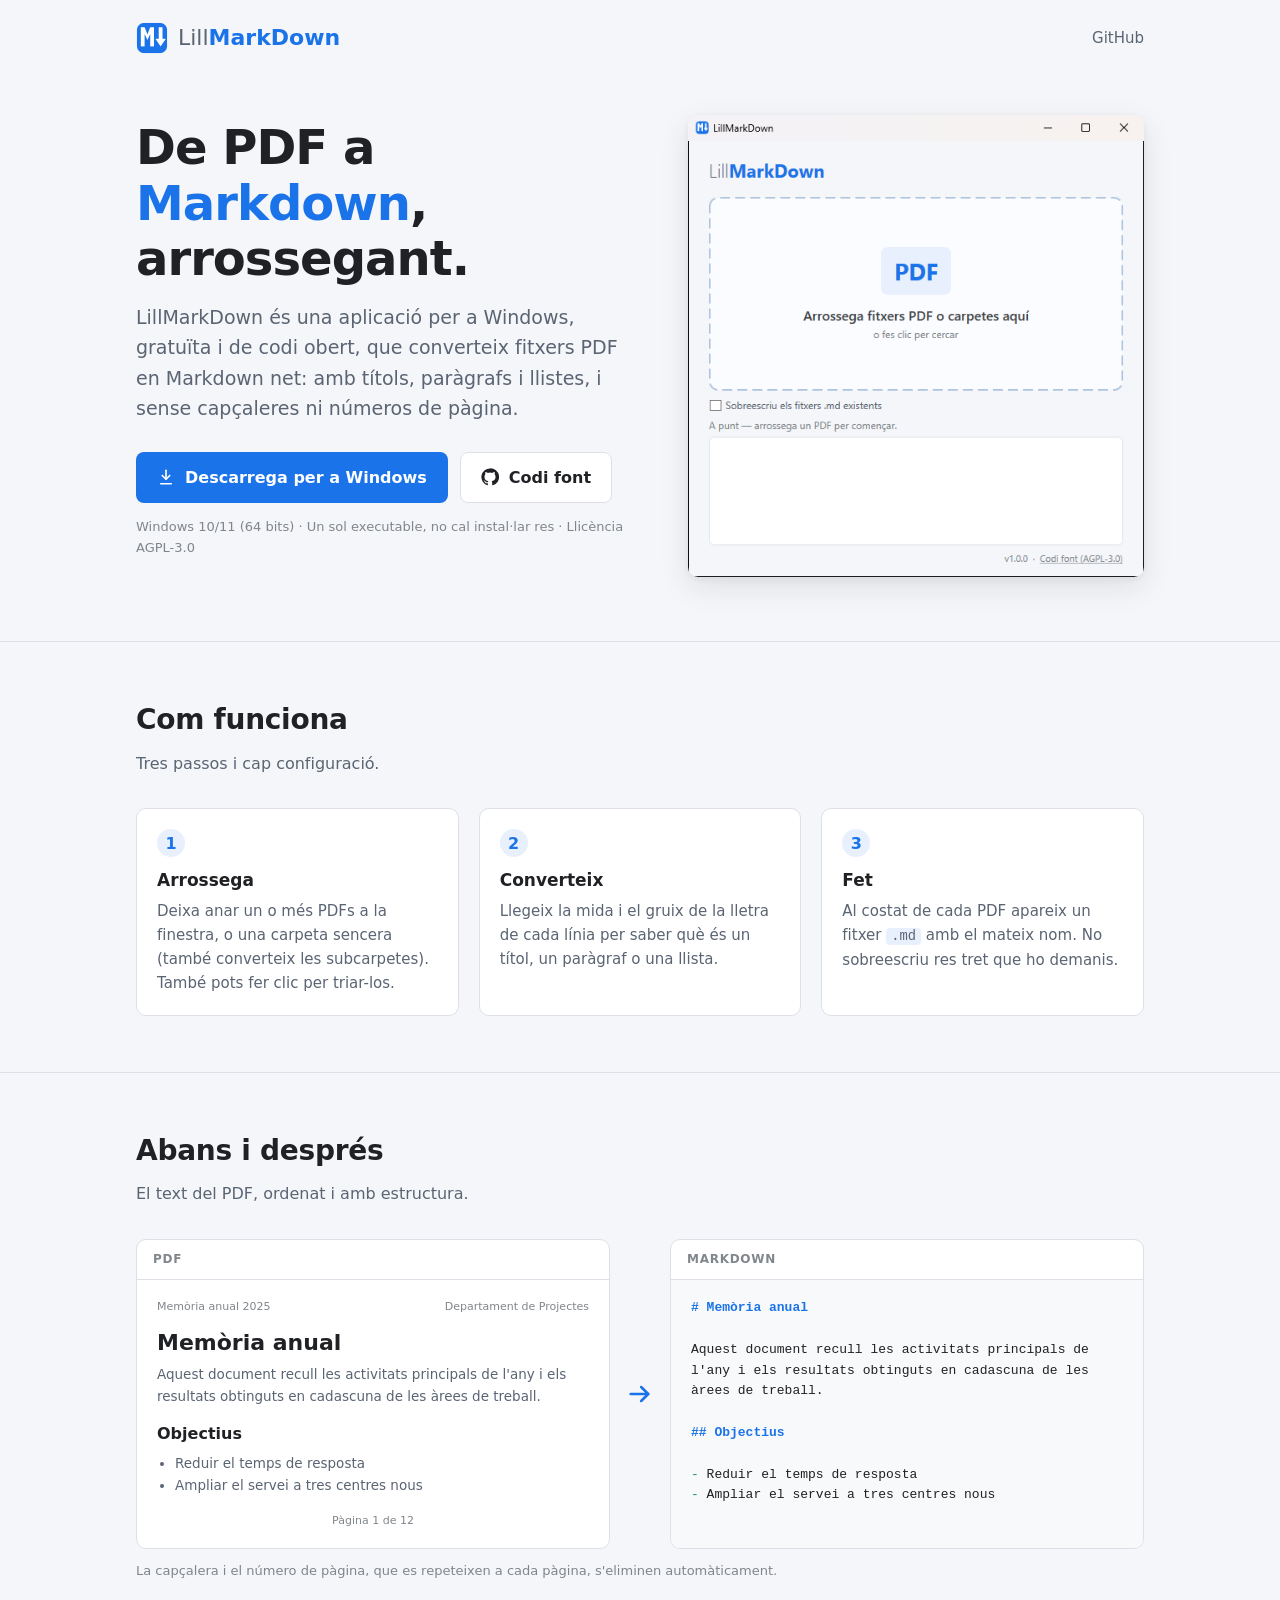
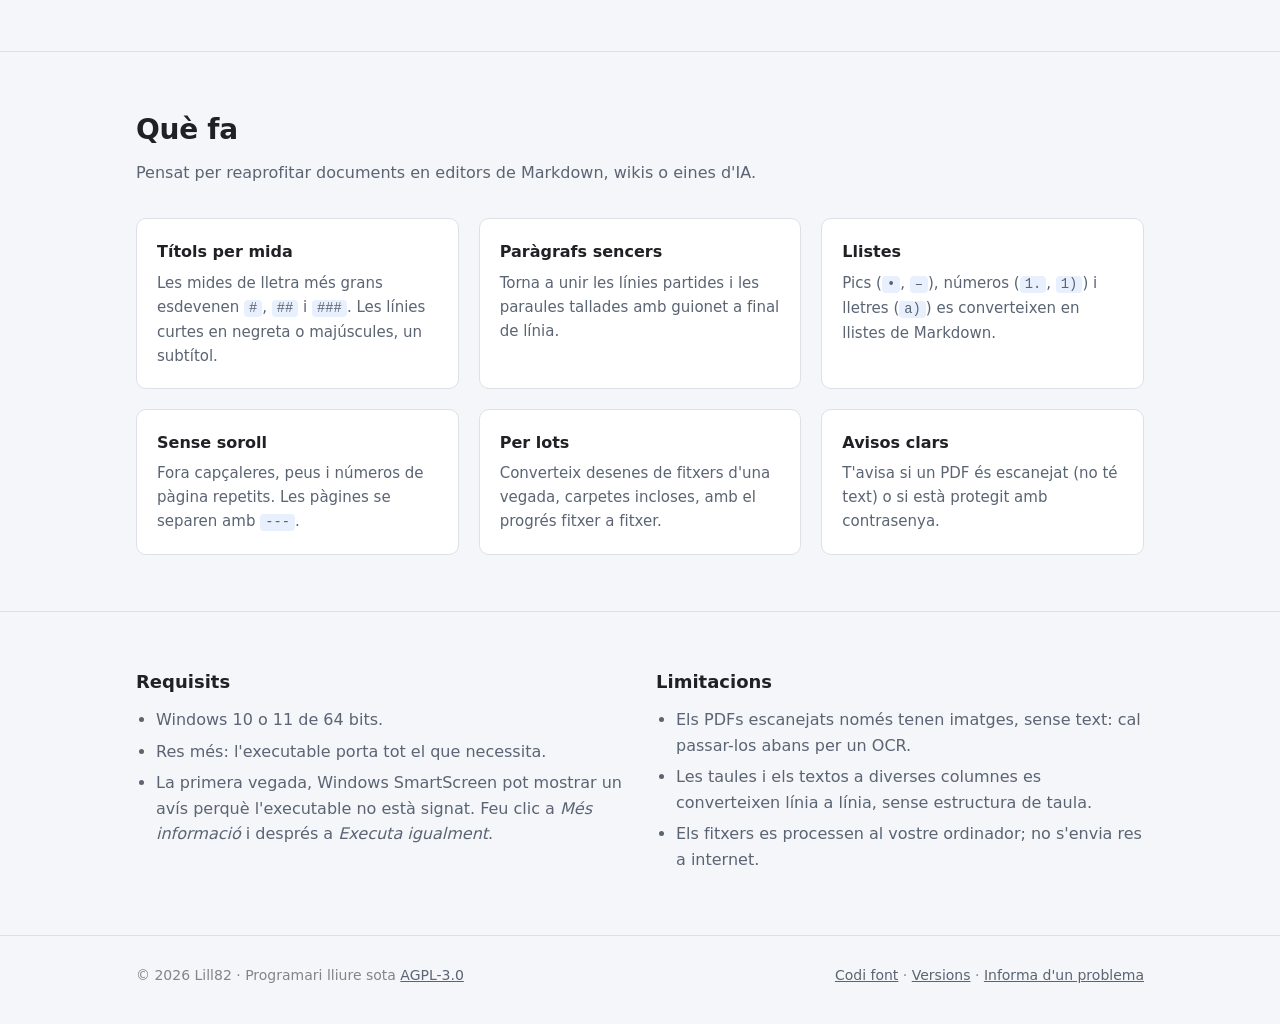
==== docs/index.html @ 6dd180a5 "Add GitHub Pages site and app icon - New icon (Markdown "M↓" on the app's blue), 16–256 px. - docs/:" ====
<!doctype html>
<html lang="ca">
<head>
<meta charset="utf-8">
<meta name="viewport" content="width=device-width, initial-scale=1">
<title>LillMarkDown — PDF a Markdown per a Windows</title>
<meta name="description" content="Aplicació d'escriptori gratuïta i lliure per a Windows que converteix fitxers PDF a Markdown: títols, paràgrafs i llistes, sense capçaleres ni números de pàgina.">
<link rel="icon" href="icon.png" type="image/png">
<meta property="og:title" content="LillMarkDown">
<meta property="og:description" content="Converteix PDFs a Markdown a Windows. Arrossega i llest.">
<meta property="og:image" content="https://lill82.github.io/LillMarkDown/screenshot.png">
<style>
  :root {
    --bg: #F4F6F9;
    --surface: #FFFFFF;
    --text: #202124;
    --muted: #5A6473;
    --faint: #80868B;
    --border: #DDE1E7;
    --accent: #1A73E8;
    --accent-ink: #FFFFFF;
    --accent-soft: #E8F0FE;
    --code-bg: #F8F9FB;
    --ok: #0F9D58;
    --shadow: 0 10px 30px rgba(32, 33, 36, .10), 0 2px 6px rgba(32, 33, 36, .06);
  }
  @media (prefers-color-scheme: dark) {
    :root {
      --bg: #14171C;
      --surface: #1C2027;
      --text: #E8EAED;
      --muted: #AEB4BD;
      --faint: #8A919B;
      --border: #2E343D;
      --accent: #8AB4F8;
      --accent-ink: #0B1B33;
      --accent-soft: #1E2A3D;
      --code-bg: #171A20;
      --ok: #81C995;
      --shadow: 0 10px 30px rgba(0, 0, 0, .45);
    }
  }

  * { box-sizing: border-box; }
  html { -webkit-text-size-adjust: 100%; }
  body {
    margin: 0;
    background: var(--bg);
    color: var(--text);
    font: 16px/1.6 "Segoe UI", system-ui, -apple-system, Roboto, "Helvetica Neue", Arial, sans-serif;
  }
  a { color: var(--accent); }
  .wrap { max-width: 1040px; margin: 0 auto; padding: 0 16px; }

  /* Header */
  header { padding: 20px 0; }
  header .wrap { display: flex; align-items: center; justify-content: space-between; gap: 16px; }
  .brand { display: flex; align-items: center; gap: 10px; text-decoration: none; font-size: 22px; }
  .brand img { width: 32px; height: 32px; }
  .brand .l { font-weight: 300; color: var(--muted); }
  .brand .m { font-weight: 700; color: var(--accent); }
  header nav a { color: var(--muted); text-decoration: none; font-size: 15px; }
  header nav a:hover { color: var(--accent); }

  /* Hero */
  .hero { display: grid; grid-template-columns: 1.05fr .95fr; gap: 48px; align-items: center; padding-top: 40px; padding-bottom: 64px; }
  .hero > * { min-width: 0; }
  .hero h1 { font-size: clamp(32px, 5vw, 48px); line-height: 1.15; margin: 0 0 16px; letter-spacing: -.02em; }
  .hero h1 em { font-style: normal; color: var(--accent); }
  .hero p.lead { font-size: 19px; color: var(--muted); margin: 0 0 28px; max-width: 34em; }
  .actions { display: flex; flex-wrap: wrap; gap: 12px; align-items: center; }
  .btn {
    display: inline-flex; align-items: center; gap: 10px;
    padding: 12px 20px; border-radius: 8px; font-weight: 600; font-size: 16px;
    text-decoration: none; border: 1px solid transparent;
  }
  .btn.primary { background: var(--accent); color: var(--accent-ink); }
  .btn.primary:hover { filter: brightness(1.08); }
  .btn.secondary { background: var(--surface); color: var(--text); border-color: var(--border); }
  .btn.secondary:hover { border-color: var(--accent); }
  .btn svg { width: 18px; height: 18px; flex: none; }
  .meta { margin-top: 14px; font-size: 13px; color: var(--faint); }
  .shot { justify-self: center; }
  .shot img { display: block; width: 100%; max-width: 460px; height: auto; border-radius: 10px; box-shadow: var(--shadow); }

  /* Sections */
  section { padding: 56px 0; border-top: 1px solid var(--border); }
  h2 { font-size: 28px; margin: 0 0 8px; letter-spacing: -.01em; }
  .sub { color: var(--muted); margin: 0 0 32px; }

  .steps { display: grid; grid-template-columns: repeat(3, 1fr); gap: 20px; counter-reset: s; list-style: none; padding: 0; margin: 0; }
  .steps li { background: var(--surface); border: 1px solid var(--border); border-radius: 10px; padding: 20px; counter-increment: s; }
  .steps li::before {
    content: counter(s); display: inline-grid; place-items: center;
    width: 28px; height: 28px; border-radius: 50%;
    background: var(--accent-soft); color: var(--accent); font-weight: 700; margin-bottom: 10px;
  }
  .steps h3 { margin: 0 0 4px; font-size: 17px; }
  .steps p { margin: 0; color: var(--muted); font-size: 15px; }

  /* Before / after */
  .compare { display: grid; grid-template-columns: 1fr auto 1fr; gap: 16px; align-items: stretch; }
  .pane { background: var(--surface); border: 1px solid var(--border); border-radius: 10px; overflow: hidden; display: flex; flex-direction: column; min-width: 0; }
  .pane .label { font-size: 12px; font-weight: 600; letter-spacing: .06em; text-transform: uppercase; color: var(--faint); padding: 10px 16px; border-bottom: 1px solid var(--border); }
  .pane .body { padding: 18px 20px; flex: 1; }
  .pdf .hdr { font-size: 11px; color: var(--faint); display: flex; justify-content: space-between; margin-bottom: 14px; }
  .pdf .t1 { font-size: 22px; font-weight: 700; margin: 0 0 8px; line-height: 1.2; }
  .pdf .t2 { font-size: 16px; font-weight: 700; margin: 14px 0 6px; }
  .pdf p { margin: 0; font-size: 13.5px; color: var(--muted); }
  .pdf ul { margin: 6px 0 0; padding-left: 18px; font-size: 13.5px; color: var(--muted); }
  .pdf .ftr { font-size: 11px; color: var(--faint); text-align: center; margin-top: 16px; }
  .arrow { display: grid; place-items: center; color: var(--accent); }
  .arrow svg { width: 28px; height: 28px; }
  pre {
    margin: 0; padding: 18px 20px; flex: 1; overflow-x: auto;
    background: var(--code-bg); font: 13px/1.6 Consolas, "Cascadia Mono", ui-monospace, monospace; color: var(--text);
    white-space: pre-wrap; word-break: break-word;
  }
  pre .h { color: var(--accent); font-weight: 600; }
  pre .k { color: var(--ok); }
  .note { font-size: 13px; color: var(--faint); margin-top: 12px; }

  .features { display: grid; grid-template-columns: repeat(3, 1fr); gap: 20px; }
  .feature { background: var(--surface); border: 1px solid var(--border); border-radius: 10px; padding: 20px; }
  .feature h3 { margin: 0 0 6px; font-size: 16px; }
  .feature p { margin: 0; color: var(--muted); font-size: 15px; }

  .two { display: grid; grid-template-columns: 1fr 1fr; gap: 32px; }
  .two h3 { margin: 0 0 10px; font-size: 18px; }
  .two ul { margin: 0; padding-left: 20px; color: var(--muted); }
  .two li { margin-bottom: 6px; }
  code { font-family: Consolas, "Cascadia Mono", ui-monospace, monospace; font-size: .92em; background: var(--accent-soft); padding: 1px 5px; border-radius: 4px; }

  footer { border-top: 1px solid var(--border); padding: 28px 0 40px; color: var(--faint); font-size: 14px; }
  footer .wrap { display: flex; flex-wrap: wrap; gap: 8px 24px; justify-content: space-between; }
  footer a { color: var(--muted); }

  @media (max-width: 860px) {
    .hero { grid-template-columns: 1fr; gap: 32px; padding-top: 16px; }
    .steps, .features { grid-template-columns: 1fr; }
    .compare { grid-template-columns: 1fr; }
    .arrow svg { transform: rotate(90deg); }
    .two { grid-template-columns: 1fr; }
  }
</style>
</head>
<body>

<header>
  <div class="wrap">
    <a class="brand" href="./" aria-label="LillMarkDown, inici">
      <img src="icon.png" alt="" width="32" height="32">
      <span><span class="l">Lill</span><span class="m">MarkDown</span></span>
    </a>
    <nav><a href="https://github.com/Lill82/LillMarkDown">GitHub</a></nav>
  </div>
</header>

<main>
  <div class="wrap hero">
    <div>
      <h1>De PDF a <em>Markdown</em>, arrossegant.</h1>
      <p class="lead">LillMarkDown és una aplicació per a Windows, gratuïta i de codi obert, que converteix fitxers PDF en Markdown net: amb títols, paràgrafs i llistes, i sense capçaleres ni números de pàgina.</p>
      <div class="actions">
        <a class="btn primary" href="https://github.com/Lill82/LillMarkDown/releases/latest/download/LillMarkDown.exe">
          <svg viewBox="0 0 24 24" fill="none" stroke="currentColor" stroke-width="2.2" stroke-linecap="round" stroke-linejoin="round" aria-hidden="true"><path d="M12 3v12"/><path d="m7 10 5 5 5-5"/><path d="M5 21h14"/></svg>
          Descarrega per a Windows
        </a>
        <a class="btn secondary" href="https://github.com/Lill82/LillMarkDown">
          <svg viewBox="0 0 24 24" fill="currentColor" aria-hidden="true"><path d="M12 .5a11.5 11.5 0 0 0-3.64 22.41c.58.1.79-.25.79-.56v-2c-3.2.7-3.88-1.37-3.88-1.37-.52-1.33-1.28-1.69-1.28-1.69-1.04-.71.08-.7.08-.7 1.15.08 1.76 1.19 1.76 1.19 1.03 1.76 2.69 1.25 3.35.96.1-.75.4-1.25.73-1.54-2.56-.29-5.25-1.28-5.25-5.69 0-1.26.45-2.29 1.19-3.09-.12-.29-.52-1.46.11-3.05 0 0 .97-.31 3.17 1.18a11 11 0 0 1 5.77 0c2.2-1.49 3.17-1.18 3.17-1.18.63 1.59.23 2.76.11 3.05.74.8 1.19 1.83 1.19 3.09 0 4.42-2.7 5.39-5.26 5.68.41.36.78 1.06.78 2.14v3.17c0 .31.21.67.8.56A11.5 11.5 0 0 0 12 .5Z"/></svg>
          Codi font
        </a>
      </div>
      <p class="meta">Windows 10/11 (64 bits) · Un sol executable, no cal instal·lar res · Llicència AGPL-3.0</p>
    </div>
    <div class="shot">
      <img src="screenshot.png" alt="Finestra de LillMarkDown amb la zona per arrossegar fitxers PDF" width="546" height="553">
    </div>
  </div>

  <section>
    <div class="wrap">
      <h2>Com funciona</h2>
      <p class="sub">Tres passos i cap configuració.</p>
      <ol class="steps">
        <li><h3>Arrossega</h3><p>Deixa anar un o més PDFs a la finestra, o una carpeta sencera (també converteix les subcarpetes). També pots fer clic per triar-los.</p></li>
        <li><h3>Converteix</h3><p>Llegeix la mida i el gruix de la lletra de cada línia per saber què és un títol, un paràgraf o una llista.</p></li>
        <li><h3>Fet</h3><p>Al costat de cada PDF apareix un fitxer <code>.md</code> amb el mateix nom. No sobreescriu res tret que ho demanis.</p></li>
      </ol>
    </div>
  </section>

  <section>
    <div class="wrap">
      <h2>Abans i després</h2>
      <p class="sub">El text del PDF, ordenat i amb estructura.</p>
      <div class="compare">
        <div class="pane pdf">
          <div class="label">PDF</div>
          <div class="body">
            <div class="hdr"><span>Memòria anual 2025</span><span>Departament de Projectes</span></div>
            <div class="t1">Memòria anual</div>
            <p>Aquest document recull les activitats principals de l'any i els resultats obtinguts en cadascuna de les àrees de treball.</p>
            <div class="t2">Objectius</div>
            <ul>
              <li>Reduir el temps de resposta</li>
              <li>Ampliar el servei a tres centres nous</li>
            </ul>
            <div class="ftr">Pàgina 1 de 12</div>
          </div>
        </div>
        <div class="arrow" aria-hidden="true">
          <svg viewBox="0 0 24 24" fill="none" stroke="currentColor" stroke-width="2.2" stroke-linecap="round" stroke-linejoin="round"><path d="M4 12h15"/><path d="m13 6 6 6-6 6"/></svg>
        </div>
        <div class="pane">
          <div class="label">Markdown</div>
<pre><span class="h"># Memòria anual</span>

Aquest document recull les activitats principals de l'any i els resultats obtinguts en cadascuna de les àrees de treball.

<span class="h">## Objectius</span>

<span class="k">-</span> Reduir el temps de resposta
<span class="k">-</span> Ampliar el servei a tres centres nous</pre>
        </div>
      </div>
      <p class="note">La capçalera i el número de pàgina, que es repeteixen a cada pàgina, s'eliminen automàticament.</p>
    </div>
  </section>

  <section>
    <div class="wrap">
      <h2>Què fa</h2>
      <p class="sub">Pensat per reaprofitar documents en editors de Markdown, wikis o eines d'IA.</p>
      <div class="features">
        <div class="feature"><h3>Títols per mida</h3><p>Les mides de lletra més grans esdevenen <code>#</code>, <code>##</code> i <code>###</code>. Les línies curtes en negreta o majúscules, un subtítol.</p></div>
        <div class="feature"><h3>Paràgrafs sencers</h3><p>Torna a unir les línies partides i les paraules tallades amb guionet a final de línia.</p></div>
        <div class="feature"><h3>Llistes</h3><p>Pics (<code>•</code>, <code>–</code>), números (<code>1.</code>, <code>1)</code>) i lletres (<code>a)</code>) es converteixen en llistes de Markdown.</p></div>
        <div class="feature"><h3>Sense soroll</h3><p>Fora capçaleres, peus i números de pàgina repetits. Les pàgines se separen amb <code>---</code>.</p></div>
        <div class="feature"><h3>Per lots</h3><p>Converteix desenes de fitxers d'una vegada, carpetes incloses, amb el progrés fitxer a fitxer.</p></div>
        <div class="feature"><h3>Avisos clars</h3><p>T'avisa si un PDF és escanejat (no té text) o si està protegit amb contrasenya.</p></div>
      </div>
    </div>
  </section>

  <section>
    <div class="wrap two">
      <div>
        <h3>Requisits</h3>
        <ul>
          <li>Windows 10 o 11 de 64 bits.</li>
          <li>Res més: l'executable porta tot el que necessita.</li>
          <li>La primera vegada, Windows SmartScreen pot mostrar un avís perquè l'executable no està signat. Feu clic a <em>Més informació</em> i després a <em>Executa igualment</em>.</li>
        </ul>
      </div>
      <div>
        <h3>Limitacions</h3>
        <ul>
          <li>Els PDFs escanejats només tenen imatges, sense text: cal passar-los abans per un OCR.</li>
          <li>Les taules i els textos a diverses columnes es converteixen línia a línia, sense estructura de taula.</li>
          <li>Els fitxers es processen al vostre ordinador; no s'envia res a internet.</li>
        </ul>
      </div>
    </div>
  </section>
</main>

<footer>
  <div class="wrap">
    <span>© 2026 Lill82 · Programari lliure sota <a href="https://github.com/Lill82/LillMarkDown/blob/master/LICENSE">AGPL-3.0</a></span>
    <span><a href="https://github.com/Lill82/LillMarkDown">Codi font</a> · <a href="https://github.com/Lill82/LillMarkDown/releases">Versions</a> · <a href="https://github.com/Lill82/LillMarkDown/issues">Informa d'un problema</a></span>
  </div>
</footer>

</body>
</html>
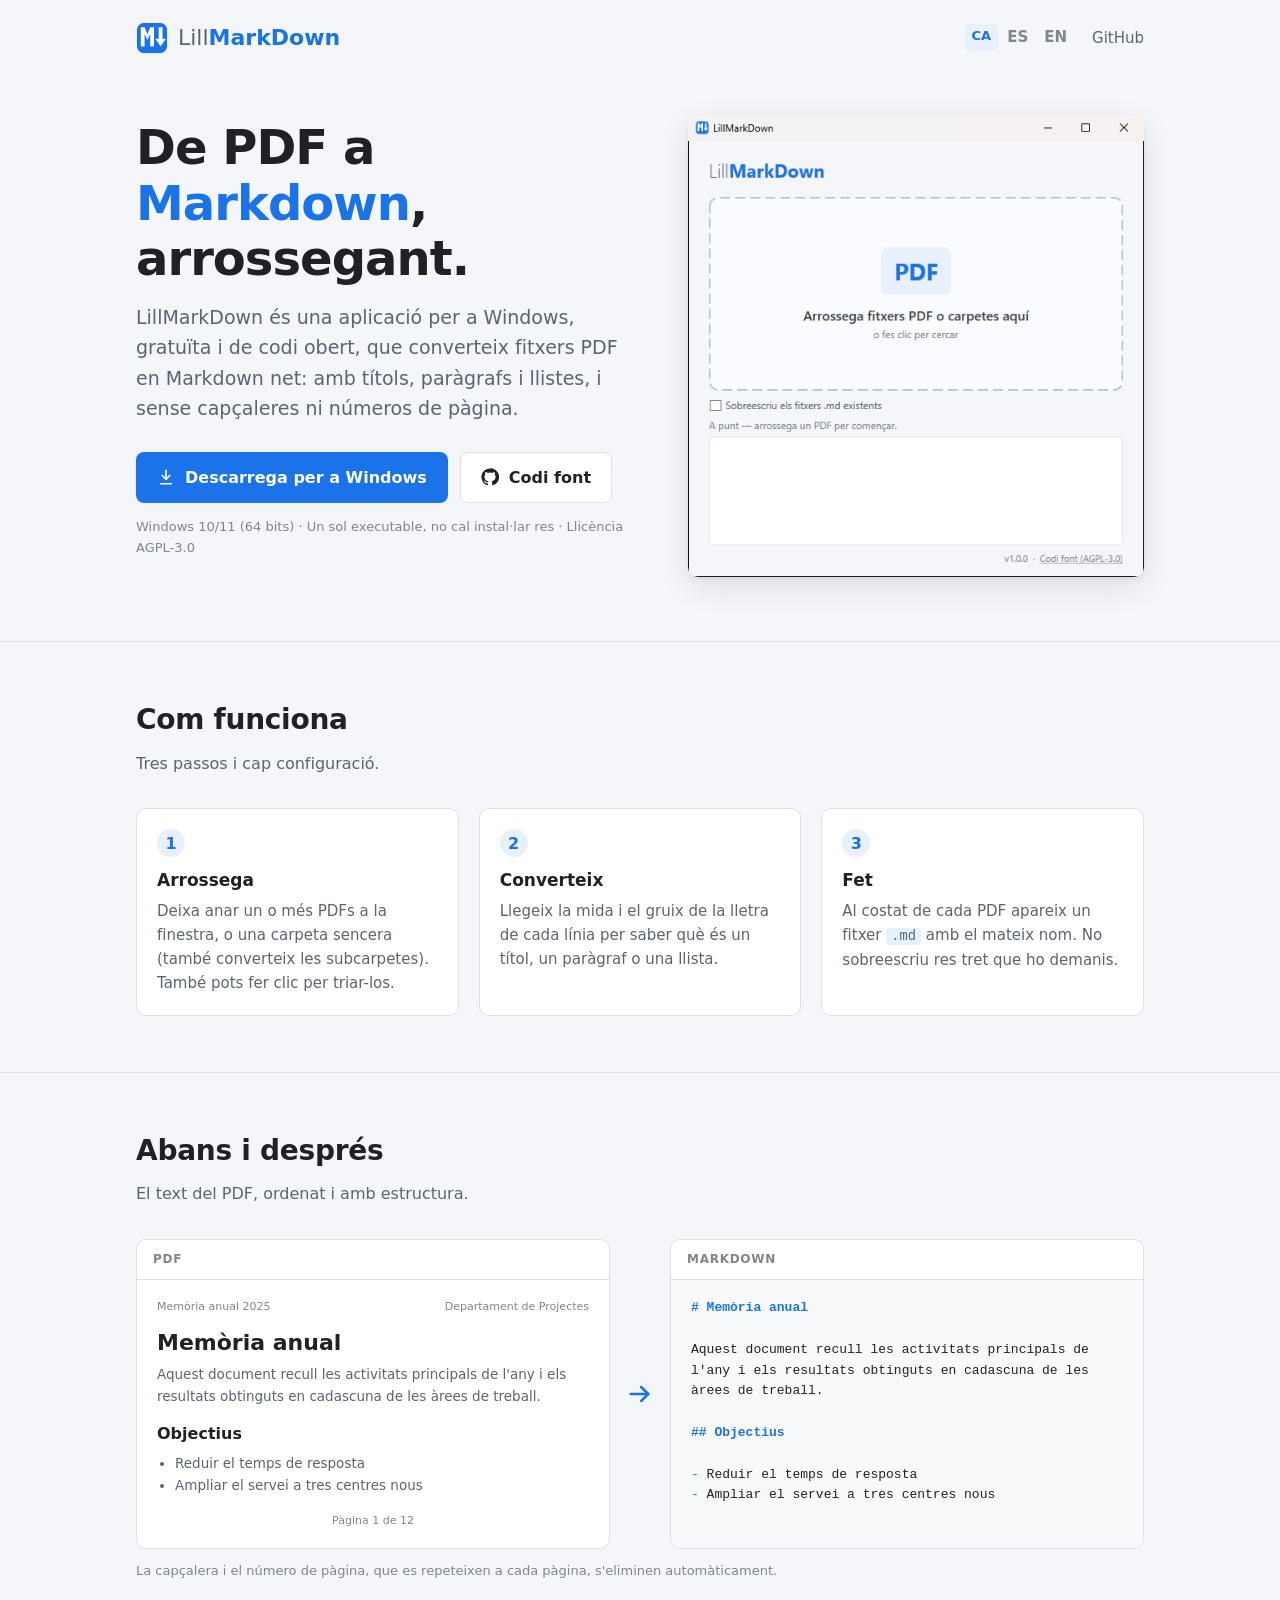
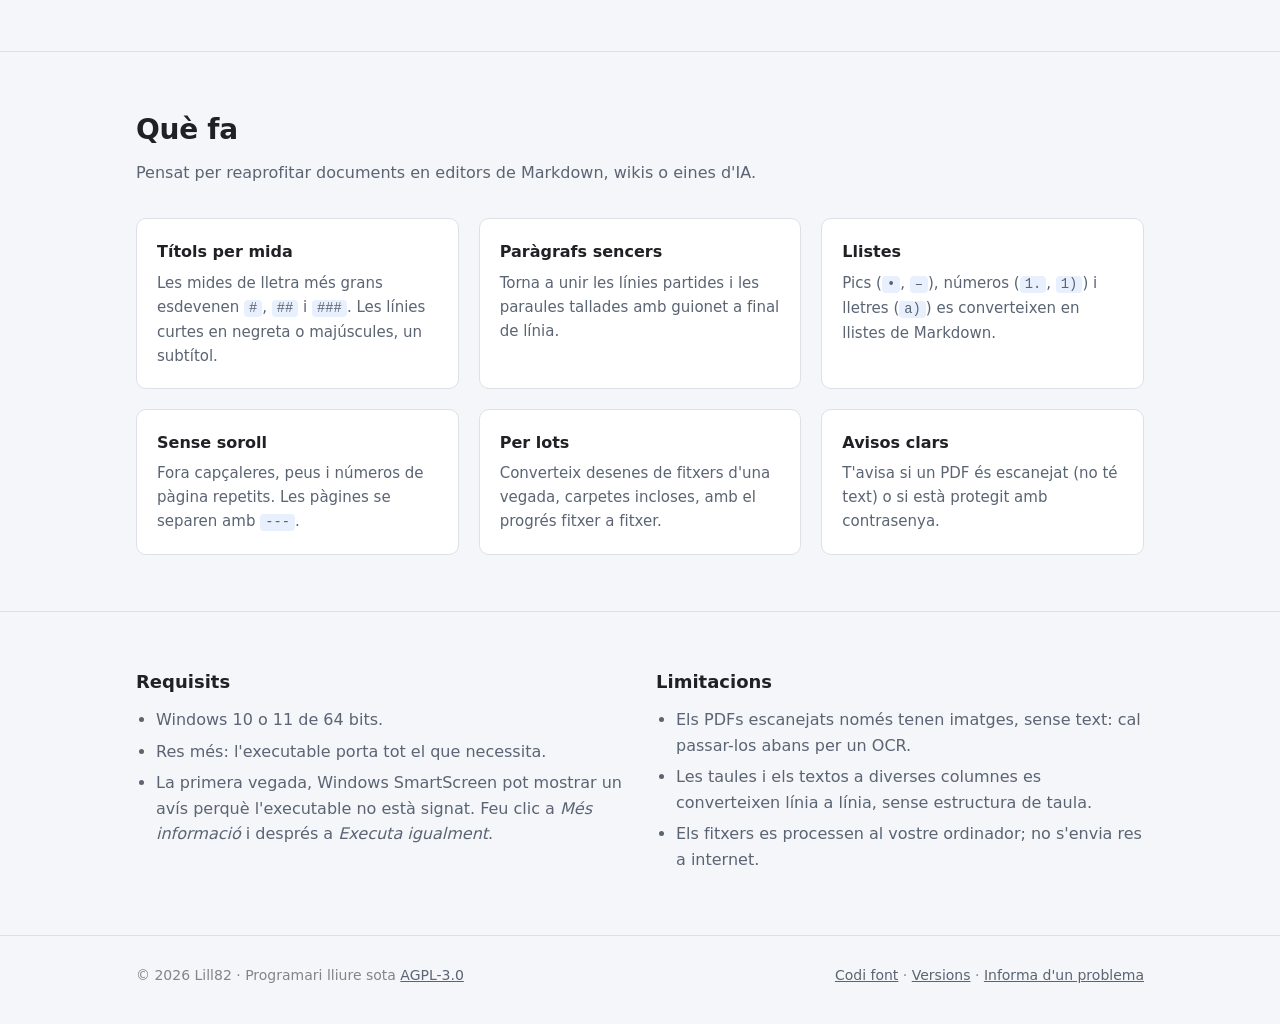
==== commit 82a98423: "Add Spanish and English versions of the website - docs/es/ and docs/en/ alongside the Catalan page, " ====
--- a/docs/index.html
+++ b/docs/index.html
@@ -6,143 +6,15 @@
 <title>LillMarkDown — PDF a Markdown per a Windows</title>
 <meta name="description" content="Aplicació d'escriptori gratuïta i lliure per a Windows que converteix fitxers PDF a Markdown: títols, paràgrafs i llistes, sense capçaleres ni números de pàgina.">
 <link rel="icon" href="icon.png" type="image/png">
+<link rel="alternate" hreflang="ca" href="https://lill82.github.io/LillMarkDown/">
+<link rel="alternate" hreflang="es" href="https://lill82.github.io/LillMarkDown/es/">
+<link rel="alternate" hreflang="en" href="https://lill82.github.io/LillMarkDown/en/">
+<link rel="alternate" hreflang="x-default" href="https://lill82.github.io/LillMarkDown/">
 <meta property="og:title" content="LillMarkDown">
+<meta property="og:locale" content="ca_ES">
 <meta property="og:description" content="Converteix PDFs a Markdown a Windows. Arrossega i llest.">
 <meta property="og:image" content="https://lill82.github.io/LillMarkDown/screenshot.png">
-<style>
-  :root {
-    --bg: #F4F6F9;
-    --surface: #FFFFFF;
-    --text: #202124;
-    --muted: #5A6473;
-    --faint: #80868B;
-    --border: #DDE1E7;
-    --accent: #1A73E8;
-    --accent-ink: #FFFFFF;
-    --accent-soft: #E8F0FE;
-    --code-bg: #F8F9FB;
-    --ok: #0F9D58;
-    --shadow: 0 10px 30px rgba(32, 33, 36, .10), 0 2px 6px rgba(32, 33, 36, .06);
-  }
-  @media (prefers-color-scheme: dark) {
-    :root {
-      --bg: #14171C;
-      --surface: #1C2027;
-      --text: #E8EAED;
-      --muted: #AEB4BD;
-      --faint: #8A919B;
-      --border: #2E343D;
-      --accent: #8AB4F8;
-      --accent-ink: #0B1B33;
-      --accent-soft: #1E2A3D;
-      --code-bg: #171A20;
-      --ok: #81C995;
-      --shadow: 0 10px 30px rgba(0, 0, 0, .45);
-    }
-  }
-
-  * { box-sizing: border-box; }
-  html { -webkit-text-size-adjust: 100%; }
-  body {
-    margin: 0;
-    background: var(--bg);
-    color: var(--text);
-    font: 16px/1.6 "Segoe UI", system-ui, -apple-system, Roboto, "Helvetica Neue", Arial, sans-serif;
-  }
-  a { color: var(--accent); }
-  .wrap { max-width: 1040px; margin: 0 auto; padding: 0 16px; }
-
-  /* Header */
-  header { padding: 20px 0; }
-  header .wrap { display: flex; align-items: center; justify-content: space-between; gap: 16px; }
-  .brand { display: flex; align-items: center; gap: 10px; text-decoration: none; font-size: 22px; }
-  .brand img { width: 32px; height: 32px; }
-  .brand .l { font-weight: 300; color: var(--muted); }
-  .brand .m { font-weight: 700; color: var(--accent); }
-  header nav a { color: var(--muted); text-decoration: none; font-size: 15px; }
-  header nav a:hover { color: var(--accent); }
-
-  /* Hero */
-  .hero { display: grid; grid-template-columns: 1.05fr .95fr; gap: 48px; align-items: center; padding-top: 40px; padding-bottom: 64px; }
-  .hero > * { min-width: 0; }
-  .hero h1 { font-size: clamp(32px, 5vw, 48px); line-height: 1.15; margin: 0 0 16px; letter-spacing: -.02em; }
-  .hero h1 em { font-style: normal; color: var(--accent); }
-  .hero p.lead { font-size: 19px; color: var(--muted); margin: 0 0 28px; max-width: 34em; }
-  .actions { display: flex; flex-wrap: wrap; gap: 12px; align-items: center; }
-  .btn {
-    display: inline-flex; align-items: center; gap: 10px;
-    padding: 12px 20px; border-radius: 8px; font-weight: 600; font-size: 16px;
-    text-decoration: none; border: 1px solid transparent;
-  }
-  .btn.primary { background: var(--accent); color: var(--accent-ink); }
-  .btn.primary:hover { filter: brightness(1.08); }
-  .btn.secondary { background: var(--surface); color: var(--text); border-color: var(--border); }
-  .btn.secondary:hover { border-color: var(--accent); }
-  .btn svg { width: 18px; height: 18px; flex: none; }
-  .meta { margin-top: 14px; font-size: 13px; color: var(--faint); }
-  .shot { justify-self: center; }
-  .shot img { display: block; width: 100%; max-width: 460px; height: auto; border-radius: 10px; box-shadow: var(--shadow); }
-
-  /* Sections */
-  section { padding: 56px 0; border-top: 1px solid var(--border); }
-  h2 { font-size: 28px; margin: 0 0 8px; letter-spacing: -.01em; }
-  .sub { color: var(--muted); margin: 0 0 32px; }
-
-  .steps { display: grid; grid-template-columns: repeat(3, 1fr); gap: 20px; counter-reset: s; list-style: none; padding: 0; margin: 0; }
-  .steps li { background: var(--surface); border: 1px solid var(--border); border-radius: 10px; padding: 20px; counter-increment: s; }
-  .steps li::before {
-    content: counter(s); display: inline-grid; place-items: center;
-    width: 28px; height: 28px; border-radius: 50%;
-    background: var(--accent-soft); color: var(--accent); font-weight: 700; margin-bottom: 10px;
-  }
-  .steps h3 { margin: 0 0 4px; font-size: 17px; }
-  .steps p { margin: 0; color: var(--muted); font-size: 15px; }
-
-  /* Before / after */
-  .compare { display: grid; grid-template-columns: 1fr auto 1fr; gap: 16px; align-items: stretch; }
-  .pane { background: var(--surface); border: 1px solid var(--border); border-radius: 10px; overflow: hidden; display: flex; flex-direction: column; min-width: 0; }
-  .pane .label { font-size: 12px; font-weight: 600; letter-spacing: .06em; text-transform: uppercase; color: var(--faint); padding: 10px 16px; border-bottom: 1px solid var(--border); }
-  .pane .body { padding: 18px 20px; flex: 1; }
-  .pdf .hdr { font-size: 11px; color: var(--faint); display: flex; justify-content: space-between; margin-bottom: 14px; }
-  .pdf .t1 { font-size: 22px; font-weight: 700; margin: 0 0 8px; line-height: 1.2; }
-  .pdf .t2 { font-size: 16px; font-weight: 700; margin: 14px 0 6px; }
-  .pdf p { margin: 0; font-size: 13.5px; color: var(--muted); }
-  .pdf ul { margin: 6px 0 0; padding-left: 18px; font-size: 13.5px; color: var(--muted); }
-  .pdf .ftr { font-size: 11px; color: var(--faint); text-align: center; margin-top: 16px; }
-  .arrow { display: grid; place-items: center; color: var(--accent); }
-  .arrow svg { width: 28px; height: 28px; }
-  pre {
-    margin: 0; padding: 18px 20px; flex: 1; overflow-x: auto;
-    background: var(--code-bg); font: 13px/1.6 Consolas, "Cascadia Mono", ui-monospace, monospace; color: var(--text);
-    white-space: pre-wrap; word-break: break-word;
-  }
-  pre .h { color: var(--accent); font-weight: 600; }
-  pre .k { color: var(--ok); }
-  .note { font-size: 13px; color: var(--faint); margin-top: 12px; }
-
-  .features { display: grid; grid-template-columns: repeat(3, 1fr); gap: 20px; }
-  .feature { background: var(--surface); border: 1px solid var(--border); border-radius: 10px; padding: 20px; }
-  .feature h3 { margin: 0 0 6px; font-size: 16px; }
-  .feature p { margin: 0; color: var(--muted); font-size: 15px; }
-
-  .two { display: grid; grid-template-columns: 1fr 1fr; gap: 32px; }
-  .two h3 { margin: 0 0 10px; font-size: 18px; }
-  .two ul { margin: 0; padding-left: 20px; color: var(--muted); }
-  .two li { margin-bottom: 6px; }
-  code { font-family: Consolas, "Cascadia Mono", ui-monospace, monospace; font-size: .92em; background: var(--accent-soft); padding: 1px 5px; border-radius: 4px; }
-
-  footer { border-top: 1px solid var(--border); padding: 28px 0 40px; color: var(--faint); font-size: 14px; }
-  footer .wrap { display: flex; flex-wrap: wrap; gap: 8px 24px; justify-content: space-between; }
-  footer a { color: var(--muted); }
-
-  @media (max-width: 860px) {
-    .hero { grid-template-columns: 1fr; gap: 32px; padding-top: 16px; }
-    .steps, .features { grid-template-columns: 1fr; }
-    .compare { grid-template-columns: 1fr; }
-    .arrow svg { transform: rotate(90deg); }
-    .two { grid-template-columns: 1fr; }
-  }
-</style>
+<link rel="stylesheet" href="style.css">
 </head>
 <body>
 
@@ -152,7 +24,14 @@
       <img src="icon.png" alt="" width="32" height="32">
       <span><span class="l">Lill</span><span class="m">MarkDown</span></span>
     </a>
-    <nav><a href="https://github.com/Lill82/LillMarkDown">GitHub</a></nav>
+    <nav>
+      <div class="lang" aria-label="Idioma">
+        <span aria-current="page" lang="ca">CA</span>
+        <a href="es/" hreflang="es" lang="es">ES</a>
+        <a href="en/" hreflang="en" lang="en">EN</a>
+      </div>
+      <a href="https://github.com/Lill82/LillMarkDown">GitHub</a>
+    </nav>
   </div>
 </header>
 
--- a/docs/style.css
+++ b/docs/style.css
@@ -0,0 +1,139 @@
+:root {
+  --bg: #F4F6F9;
+  --surface: #FFFFFF;
+  --text: #202124;
+  --muted: #5A6473;
+  --faint: #80868B;
+  --border: #DDE1E7;
+  --accent: #1A73E8;
+  --accent-ink: #FFFFFF;
+  --accent-soft: #E8F0FE;
+  --code-bg: #F8F9FB;
+  --ok: #0F9D58;
+  --shadow: 0 10px 30px rgba(32, 33, 36, .10), 0 2px 6px rgba(32, 33, 36, .06);
+}
+@media (prefers-color-scheme: dark) {
+  :root {
+    --bg: #14171C;
+    --surface: #1C2027;
+    --text: #E8EAED;
+    --muted: #AEB4BD;
+    --faint: #8A919B;
+    --border: #2E343D;
+    --accent: #8AB4F8;
+    --accent-ink: #0B1B33;
+    --accent-soft: #1E2A3D;
+    --code-bg: #171A20;
+    --ok: #81C995;
+    --shadow: 0 10px 30px rgba(0, 0, 0, .45);
+  }
+}
+
+* { box-sizing: border-box; }
+html { -webkit-text-size-adjust: 100%; }
+body {
+  margin: 0;
+  background: var(--bg);
+  color: var(--text);
+  font: 16px/1.6 "Segoe UI", system-ui, -apple-system, Roboto, "Helvetica Neue", Arial, sans-serif;
+}
+a { color: var(--accent); }
+.wrap { max-width: 1040px; margin: 0 auto; padding: 0 16px; }
+
+/* Header */
+header { padding: 20px 0; }
+header .wrap { display: flex; align-items: center; justify-content: space-between; gap: 16px; }
+.brand { display: flex; align-items: center; gap: 10px; text-decoration: none; font-size: 22px; }
+.brand img { width: 32px; height: 32px; }
+.brand .l { font-weight: 300; color: var(--muted); }
+.brand .m { font-weight: 700; color: var(--accent); }
+header nav a { color: var(--muted); text-decoration: none; font-size: 15px; }
+header nav a:hover { color: var(--accent); }
+
+/* Hero */
+.hero { display: grid; grid-template-columns: 1.05fr .95fr; gap: 48px; align-items: center; padding-top: 40px; padding-bottom: 64px; }
+.hero > * { min-width: 0; }
+.hero h1 { font-size: clamp(32px, 5vw, 48px); line-height: 1.15; margin: 0 0 16px; letter-spacing: -.02em; }
+.hero h1 em { font-style: normal; color: var(--accent); }
+.hero p.lead { font-size: 19px; color: var(--muted); margin: 0 0 28px; max-width: 34em; }
+.actions { display: flex; flex-wrap: wrap; gap: 12px; align-items: center; }
+.btn {
+  display: inline-flex; align-items: center; gap: 10px;
+  padding: 12px 20px; border-radius: 8px; font-weight: 600; font-size: 16px;
+  text-decoration: none; border: 1px solid transparent;
+}
+.btn.primary { background: var(--accent); color: var(--accent-ink); }
+.btn.primary:hover { filter: brightness(1.08); }
+.btn.secondary { background: var(--surface); color: var(--text); border-color: var(--border); }
+.btn.secondary:hover { border-color: var(--accent); }
+.btn svg { width: 18px; height: 18px; flex: none; }
+.meta { margin-top: 14px; font-size: 13px; color: var(--faint); }
+.shot { justify-self: center; }
+.shot img { display: block; width: 100%; max-width: 460px; height: auto; border-radius: 10px; box-shadow: var(--shadow); }
+
+/* Sections */
+section { padding: 56px 0; border-top: 1px solid var(--border); }
+h2 { font-size: 28px; margin: 0 0 8px; letter-spacing: -.01em; }
+.sub { color: var(--muted); margin: 0 0 32px; }
+
+.steps { display: grid; grid-template-columns: repeat(3, 1fr); gap: 20px; counter-reset: s; list-style: none; padding: 0; margin: 0; }
+.steps li { background: var(--surface); border: 1px solid var(--border); border-radius: 10px; padding: 20px; counter-increment: s; }
+.steps li::before {
+  content: counter(s); display: inline-grid; place-items: center;
+  width: 28px; height: 28px; border-radius: 50%;
+  background: var(--accent-soft); color: var(--accent); font-weight: 700; margin-bottom: 10px;
+}
+.steps h3 { margin: 0 0 4px; font-size: 17px; }
+.steps p { margin: 0; color: var(--muted); font-size: 15px; }
+
+/* Before / after */
+.compare { display: grid; grid-template-columns: 1fr auto 1fr; gap: 16px; align-items: stretch; }
+.pane { background: var(--surface); border: 1px solid var(--border); border-radius: 10px; overflow: hidden; display: flex; flex-direction: column; min-width: 0; }
+.pane .label { font-size: 12px; font-weight: 600; letter-spacing: .06em; text-transform: uppercase; color: var(--faint); padding: 10px 16px; border-bottom: 1px solid var(--border); }
+.pane .body { padding: 18px 20px; flex: 1; }
+.pdf .hdr { font-size: 11px; color: var(--faint); display: flex; justify-content: space-between; margin-bottom: 14px; }
+.pdf .t1 { font-size: 22px; font-weight: 700; margin: 0 0 8px; line-height: 1.2; }
+.pdf .t2 { font-size: 16px; font-weight: 700; margin: 14px 0 6px; }
+.pdf p { margin: 0; font-size: 13.5px; color: var(--muted); }
+.pdf ul { margin: 6px 0 0; padding-left: 18px; font-size: 13.5px; color: var(--muted); }
+.pdf .ftr { font-size: 11px; color: var(--faint); text-align: center; margin-top: 16px; }
+.arrow { display: grid; place-items: center; color: var(--accent); }
+.arrow svg { width: 28px; height: 28px; }
+pre {
+  margin: 0; padding: 18px 20px; flex: 1; overflow-x: auto;
+  background: var(--code-bg); font: 13px/1.6 Consolas, "Cascadia Mono", ui-monospace, monospace; color: var(--text);
+  white-space: pre-wrap; word-break: break-word;
+}
+pre .h { color: var(--accent); font-weight: 600; }
+pre .k { color: var(--ok); }
+.note { font-size: 13px; color: var(--faint); margin-top: 12px; }
+
+.features { display: grid; grid-template-columns: repeat(3, 1fr); gap: 20px; }
+.feature { background: var(--surface); border: 1px solid var(--border); border-radius: 10px; padding: 20px; }
+.feature h3 { margin: 0 0 6px; font-size: 16px; }
+.feature p { margin: 0; color: var(--muted); font-size: 15px; }
+
+.two { display: grid; grid-template-columns: 1fr 1fr; gap: 32px; }
+.two h3 { margin: 0 0 10px; font-size: 18px; }
+.two ul { margin: 0; padding-left: 20px; color: var(--muted); }
+.two li { margin-bottom: 6px; }
+code { font-family: Consolas, "Cascadia Mono", ui-monospace, monospace; font-size: .92em; background: var(--accent-soft); padding: 1px 5px; border-radius: 4px; }
+
+footer { border-top: 1px solid var(--border); padding: 28px 0 40px; color: var(--faint); font-size: 14px; }
+footer .wrap { display: flex; flex-wrap: wrap; gap: 8px 24px; justify-content: space-between; }
+footer a { color: var(--muted); }
+
+@media (max-width: 860px) {
+  .hero { grid-template-columns: 1fr; gap: 32px; padding-top: 16px; }
+  .steps, .features { grid-template-columns: 1fr; }
+  .compare { grid-template-columns: 1fr; }
+  .arrow svg { transform: rotate(90deg); }
+  .two { grid-template-columns: 1fr; }
+}
+
+/* Language switcher */
+header nav { display: flex; align-items: center; gap: 18px; }
+.lang { display: flex; gap: 2px; font-size: 13px; font-weight: 600; }
+.lang a, .lang span { display: inline-block; line-height: 1.4; padding: 3px 7px; border-radius: 5px; text-decoration: none; color: var(--faint); }
+.lang a:hover { color: var(--accent); background: var(--accent-soft); }
+.lang [aria-current] { color: var(--accent); background: var(--accent-soft); }
